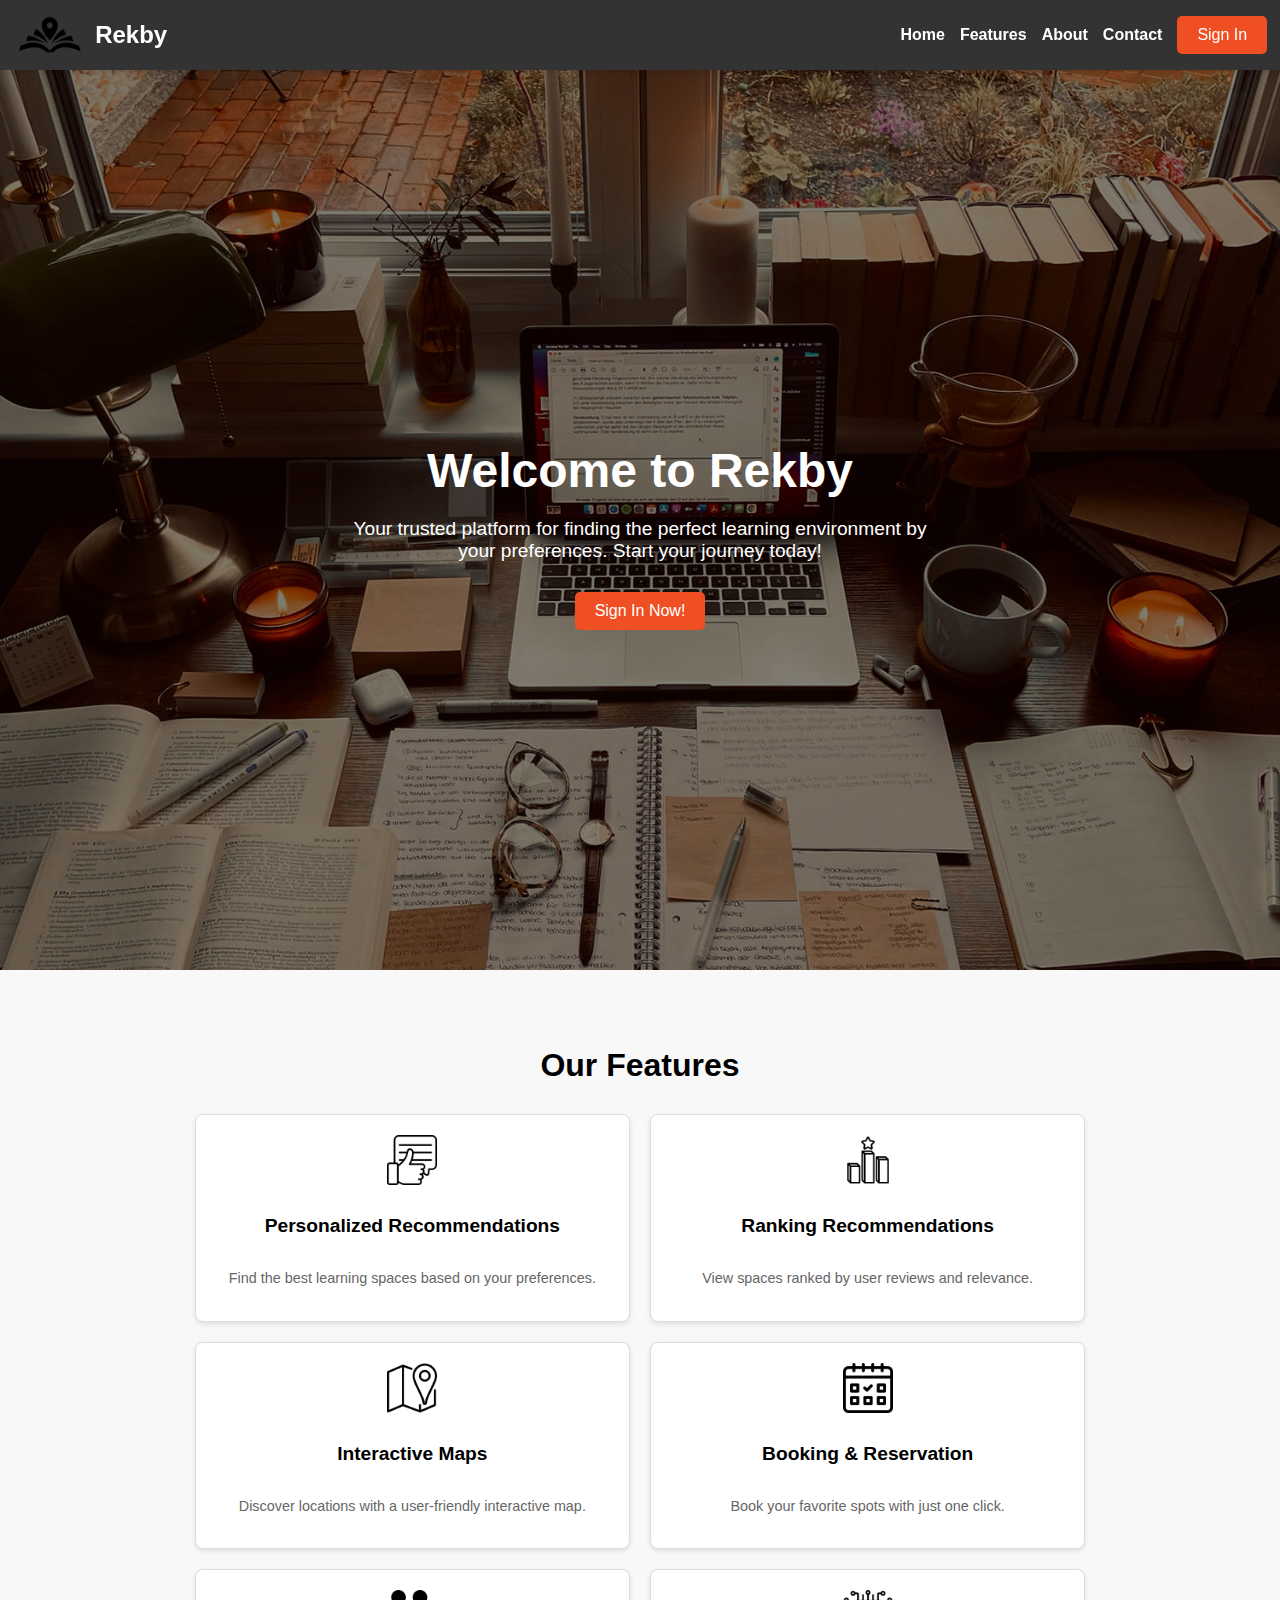
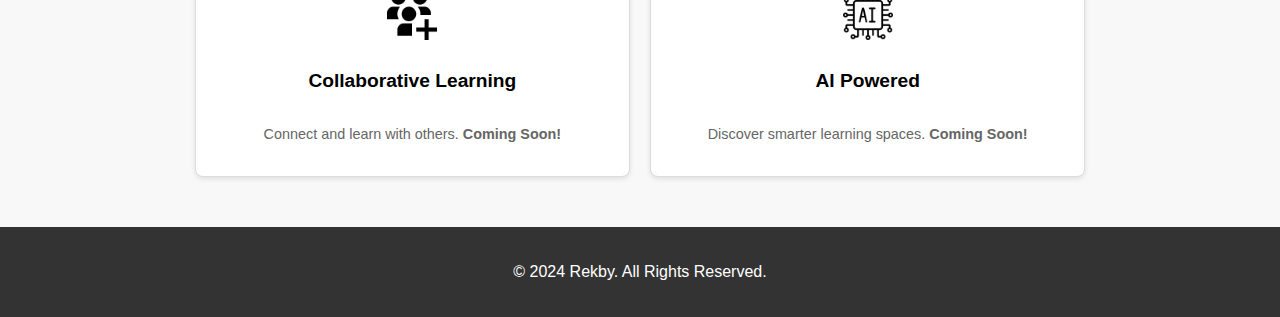
==== index.html @ acd07bd0 "tes" ====
<!DOCTYPE html>
<html lang="en">
<head>
    <meta charset="UTF-8">
    <meta name="viewport" content="width=device-width, initial-scale=1.0">
    <title>Rekby</title>
    <link rel="stylesheet" href="Frontend/homepage.css">
</head>
<body>
    <!-- Navbar -->
    <nav class="navbar">
        <div class="container navbar-container">
            <div class="logo">
                <img src="Image/logo.png" alt="Logo" class="logo-img">
                <span>Rekby</span>
            </div>
            <ul class="nav-links">
                <li><a href="#home">Home</a></li>
                <li><a href="#features">Features</a></li>
                <li><a href="#about">About</a></li>
                <li><a href="#contact">Contact</a></li>
                <li><button id="sign-in" onclick="window.location.href='Frontend/profil/profil.html'">Sign In</button></li>
            </ul>
        </div>
    </nav>

    <!-- Hero Section -->
    <header id="home" class="hero">
        <div class="overlay"></div>
        <div class="container hero-content">
            <h1>Welcome to Rekby</h1>
            <p>Your trusted platform for finding the perfect learning environment by your preferences. Start your journey today!</p>
            <div class="hero-buttons">
                <button id="sign-in" onclick="window.location.href='Frontend/profil/profil.html'">Sign In Now!</button>
            </div>
        </div>
    </header>

    <!-- Features Section -->
    <section id="features" class="features">
        <h2>Our Features</h2>
        <div class="feature-list">
            <a href="#personalized" class="feature-item">
                <img src="Image/recc.png" alt="Personalized Icon" class="feature-icon">
                <h3>Personalized Recommendations</h3>
                <p>Find the best learning spaces based on your preferences.</p>
            </a>
            <a href="#ranking" class="feature-item">
                <img src="Image/ranking.png" alt="Ranking Icon" class="feature-icon">
                <h3>Ranking Recommendations</h3>
                <p>View spaces ranked by user reviews and relevance.</p>
            </a>
            <a href="#maps" class="feature-item">
                <img src="Image/map.png" alt="Map Icon" class="feature-icon">
                <h3>Interactive Maps</h3>
                <p>Discover locations with a user-friendly interactive map.</p>
            </a>
            <a href="#booking" class="feature-item">
                <img src="Image/booking.png" alt="Booking Icon" class="feature-icon">
                <h3>Booking & Reservation</h3>
                <p>Book your favorite spots with just one click.</p>
            </a>
            <a href="#collaboration" class="feature-item">
                <img src="Image/collab.png" alt="Filter Icon" class="feature-icon">
                <h3>Collaborative Learning</h3>
                <p>Connect and learn with others. <strong>Coming Soon!</strong></p>
            </a>
            <a href="#ai-powered" class="feature-item">
                <img src="Image/AI.png" alt="Profile Icon" class="feature-icon">
                <h3>AI Powered</h3>
                <p>Discover smarter learning spaces. <strong>Coming Soon!</strong></p>
            </a>
        </div>
    </section>

    <!-- Footer -->
    <footer class="footer">
        <p>© 2024 Rekby. All Rights Reserved.</p>
    </footer>

    <script src="Frontend/homepage.js"></script>
</body>
</html>
---- Frontend/homepage.css ----
/* General Styles */
body {
    font-family: Arial, sans-serif;
    margin: 0;
    padding: 0;
    box-sizing: border-box;
}

.container {
    width: 90%;
    max-width: 1200px;
    margin: 0 auto;
}

/* Default Navbar */
.navbar {
    position: sticky;
    top: 0;
    z-index: 1000;
    background-color: rgba(51, 51, 51, 1); /* Solid background by default */
    color: white;
    display: flex;
    align-items: center;
    box-shadow: 0 2px 5px rgba(0, 0, 0, 0.1);
    transition: background-color 0.3s ease; /* Smooth transition for background */
    padding: 0; /* Hapus padding agar kontainer mengisi penuh */
}


/* Transparent Navbar */
.navbar.scrolled {
    background-color: rgba(51, 51, 51, 0.8); /* Add transparency */
    box-shadow: 0 4px 8px rgba(0, 0, 0, 0.2); /* Optional: Enhance shadow for effect */
}

.navbar-container { 
    width: 100%;
    max-width: none;
    display: flex;
    justify-content: space-between;
    align-items: center;
    margin: 0; /* Hapus margin */
    padding: 0; /* Hapus padding */
    box-sizing: border-box; /* Memastikan padding tidak memengaruhi lebar */

}

.logo {
    display: flex;
    align-items: center;
    gap: 10px;
    margin-left: 1vw;

}

.logo-img {
    height: 40px;
}

.logo span {
    font-size: 1.5em;
    font-weight: bold;
}

.nav-links {
    list-style: none;
    display: flex;
    gap: 15px;
    margin-right: 1vw;
}

.nav-links li {
    display: inline;
}

.nav-links a {
    color: white;
    text-decoration: none;
    font-weight: bold;
}

/* Hero Section */
.hero {
    position: relative;
    height: 100vh;
    background: url('../Image/study.jpeg') no-repeat center center/cover;
    display: flex;
    align-items: center;
    justify-content: center;
    color: white;
    text-align: center;
}

.hero .overlay {
    position: absolute;
    top: 0;
    left: 0;
    width: 100%;
    height: 100%;
    background: rgba(0, 0, 0, 0.5);
    z-index: 1;
}

.hero-content {
    position: relative;
    z-index: 2;
    max-width: 600px;
    padding: 20px;
}

.hero h1 {
    font-size: 3em;
    margin-bottom: 20px;
}

.hero p {
    font-size: 1.2em;
    margin-bottom: 30px;
}

.hero-buttons button {
    margin: 0 10px;
    padding: 10px 20px;
    border: none;
    border-radius: 5px;
    cursor: pointer;
    font-size: 1em;
}

#sign-in {
    background-color: #f04e23; /* Warna tombol */
    color: white; /* Warna teks */
    border: none; /* Hapus border */
    padding: 10px 20px; /* Perbesar tombol dengan padding */
    border-radius: 5px; /* Berikan sudut melengkung */
    cursor: pointer; /* Tambahkan efek pointer */
    font-size: 1em; /* Perbesar teks */
    text-align: center; /* Pusatkan teks */
    display: inline-block; /* Pastikan tombol mengikuti ukuran teks */
}

.nav-links {
    display: flex;
    align-items: center; /* Pastikan tombol sejajar secara vertikal */
    gap: 15px; /* Jarak antar elemen */
}

#sign-in:hover {
    background-color: #d43d20; /* Warna tombol saat hover */
}

/* General Features Section */
.features {
    padding: 50px 20px;
    text-align: center;
    background-color: #f8f8f8;
}

.features h2 {
    margin-bottom: 30px;
    font-size: 2em;
}

.feature-list {
    display: flex;
    flex-wrap: wrap;
    gap: 20px;
    justify-content: center;
}

.feature-item {
    display: flex;
    flex-direction: column;
    align-items: center;
    justify-content: center;
    background: white;
    text-align: center;
    padding: 20px;
    border: 1.5px solid #ddd;
    border-radius: 8px;
    box-shadow: 0 2px 5px rgba(0, 0, 0, 0.1);
    text-decoration: none; /* Hapus underline pada link */
    color: inherit; /* Ikuti warna teks */
    transition: transform 0.3s ease, box-shadow 0.3s ease; /* Tambahkan transisi */
    width: calc(33.333% - 20px); /* Ukuran responsif */
}

.feature-item:hover {
    transform: scale(1.03);
    border-color: #f04e23; /* Ubah warna border saat hover */
}

.feature-item h3 {
    margin-top: 15px;
    font-size: 1.2em;
}

.feature-item p {
    font-size: 0.9em;
    color: #666;
}

.feature-icon {
    width: 50px;
    height: 50px;
    margin-bottom: 15px;
}

/* Responsiveness for Small Screens */
@media (max-width: 768px) {
    .feature-item {
        width: calc(50% - 20px); /* Dua kolom di layar kecil */
    }
}

@media (max-width: 480px) {
    .feature-item {
        width: 100%; /* Satu kolom di layar sangat kecil */
    }
}



/* Footer */
.footer {
    text-align: center;
    background: #333;
    color: white;
    padding: 20px 0;
}

/* Responsiveness */
@media (max-width: 768px) {
    .hero h1 {
        font-size: 2em;
    }

    .hero p {
        font-size: 1em;
    }

    .feature-item {
        width: calc(50% - 20px);
    }
}

@media (max-width: 480px) {
    .hero h1 {
        font-size: 1.5em;
    }

    .hero p {
        font-size: 0.9em;
    }

    .feature-item {
        width: 100%;
    }
}
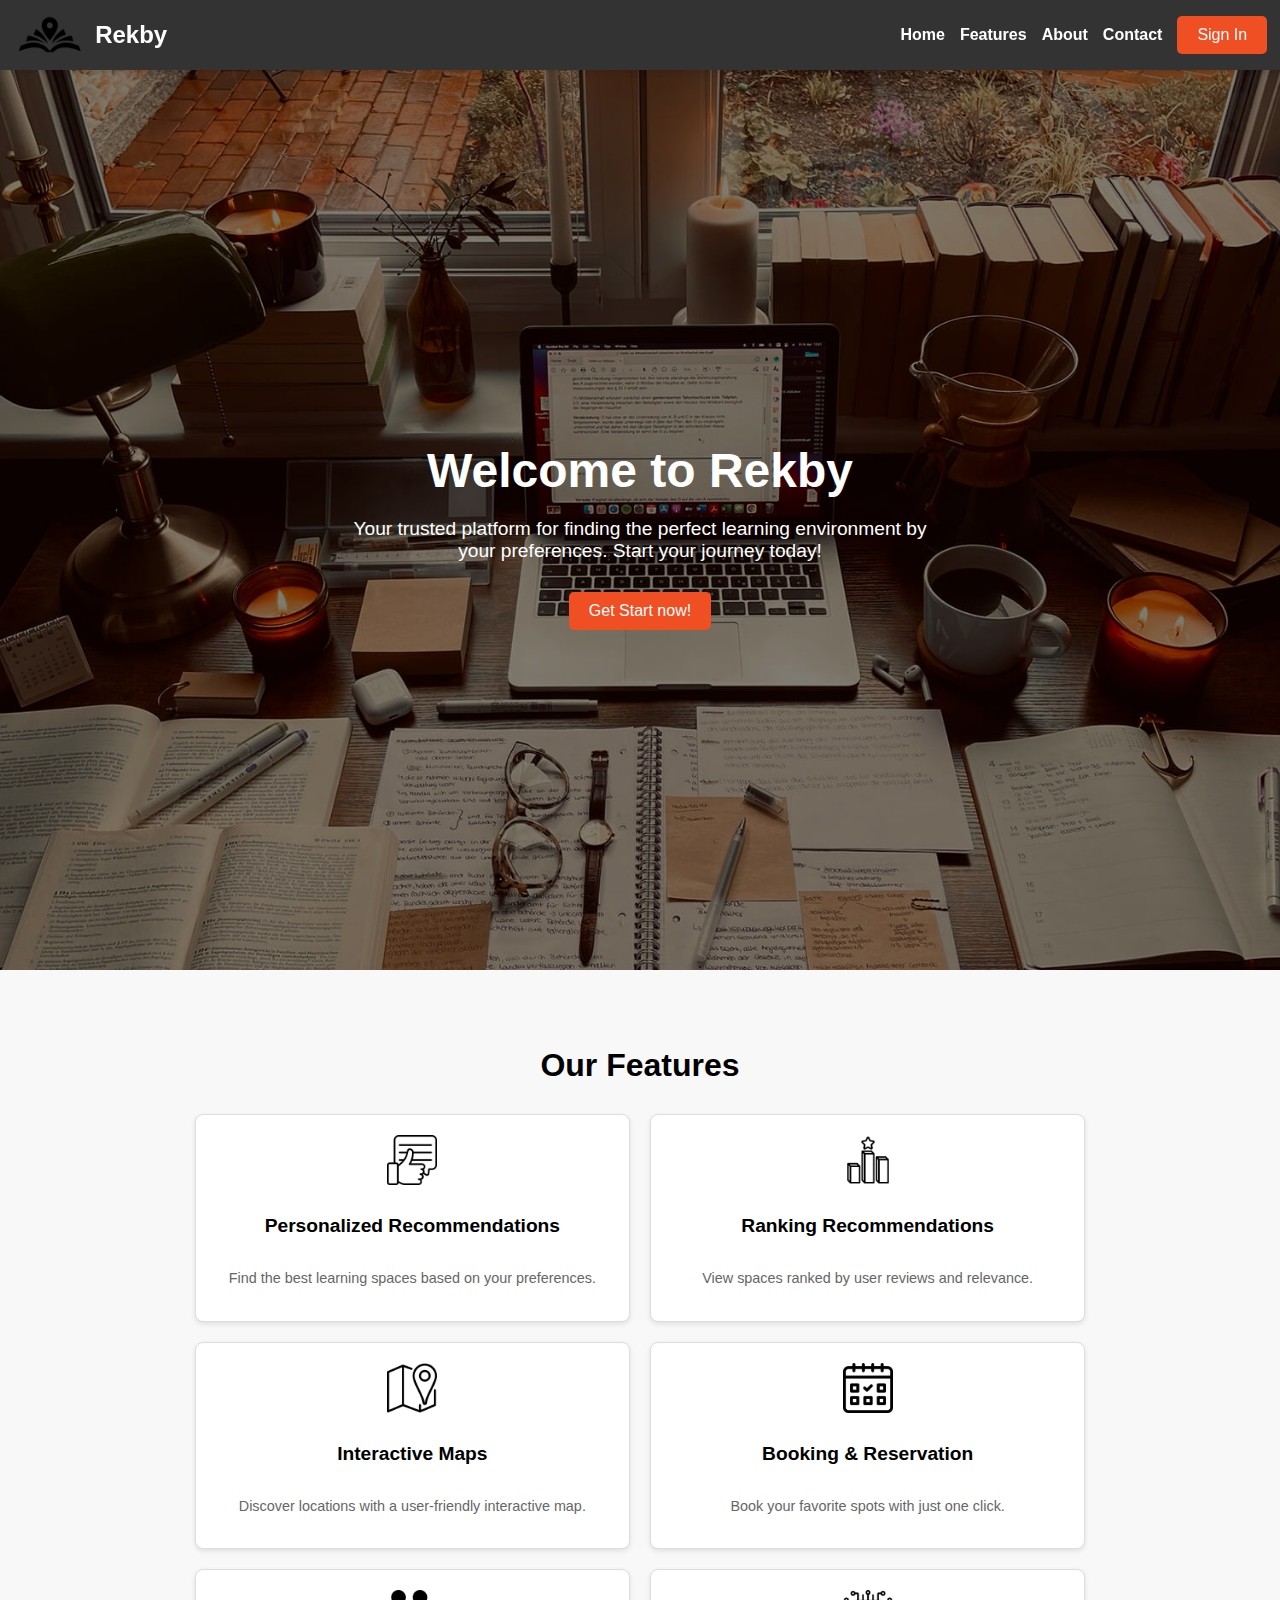
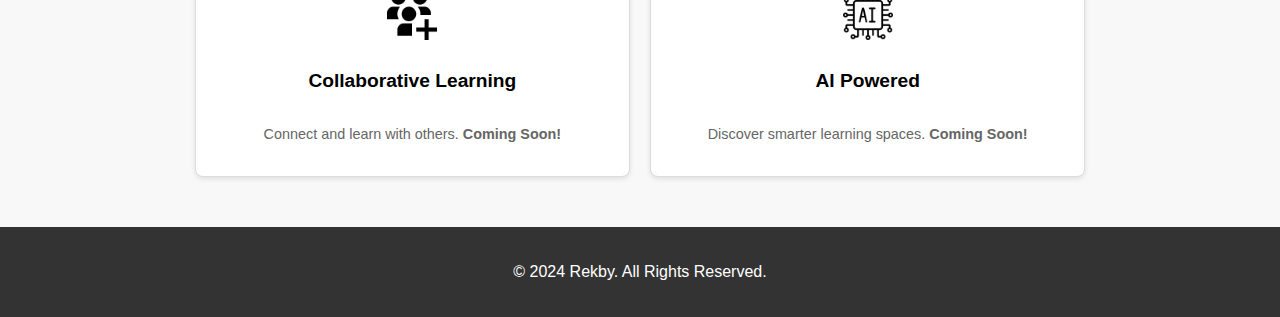
==== commit 9f2ae051: "update auth" ====
--- a/index.html
+++ b/index.html
@@ -8,7 +8,7 @@
 </head>
 <body>
     <!-- Navbar -->
-    <nav class="navbar">
+    <nav class="navbar" id="navbarlogout">
         <div class="container navbar-container">
             <div class="logo">
                 <img src="Image/logo.png" alt="Logo" class="logo-img">
@@ -19,7 +19,24 @@
                 <li><a href="#features">Features</a></li>
                 <li><a href="#about">About</a></li>
                 <li><a href="#contact">Contact</a></li>
-                <li><button id="sign-in" onclick="window.location.href='Frontend/profil/profil.html'">Sign In</button></li>
+                <li><button id="sign-in" onclick="window.location.href='Frontend/login/login.html'">Sign In</button></li>
+            </ul>
+        </div>
+    </nav>
+
+        <!-- Navbar hidden -->
+    <nav class="navbar hidden" id="navbarlogin">
+        <div class="container navbar-container">
+            <div class="logo">
+                <img src="Image/logo.png" alt="Logo" class="logo-img">
+                <span>Rekby</span>
+            </div>
+            <ul class="nav-links">
+                <li><a href="#home">Home</a></li>
+                <li><a href="#features">Features</a></li>
+                <li><a href="#about">About</a></li>
+                <li><a href="#contact">Contact</a></li>
+                <li><button id="sign-in" onclick="window.location.href='Frontend/profil/profil.html'">Profile</button></li>
             </ul>
         </div>
     </nav>
@@ -31,7 +48,7 @@
             <h1>Welcome to Rekby</h1>
             <p>Your trusted platform for finding the perfect learning environment by your preferences. Start your journey today!</p>
             <div class="hero-buttons">
-                <button id="sign-in" onclick="window.location.href='Frontend/profil/profil.html'">Sign In Now!</button>
+                <button id="sign-in" onclick="window.location.href='#features'" >Get Start now!</button>
             </div>
         </div>
     </header>
@@ -40,7 +57,7 @@
     <section id="features" class="features">
         <h2>Our Features</h2>
         <div class="feature-list">
-            <a href="#personalized" class="feature-item">
+            <a href="Frontend/Recc/Recc.html" class="feature-item">
                 <img src="Image/recc.png" alt="Personalized Icon" class="feature-icon">
                 <h3>Personalized Recommendations</h3>
                 <p>Find the best learning spaces based on your preferences.</p>
@@ -79,5 +96,6 @@
     </footer>
 
     <script src="Frontend/homepage.js"></script>
+    
 </body>
 </html>
--- a/Frontend/homepage.css
+++ b/Frontend/homepage.css
@@ -257,3 +257,7 @@
         width: 100%;
     }
 }
+
+.hidden{
+    display: none;
+  }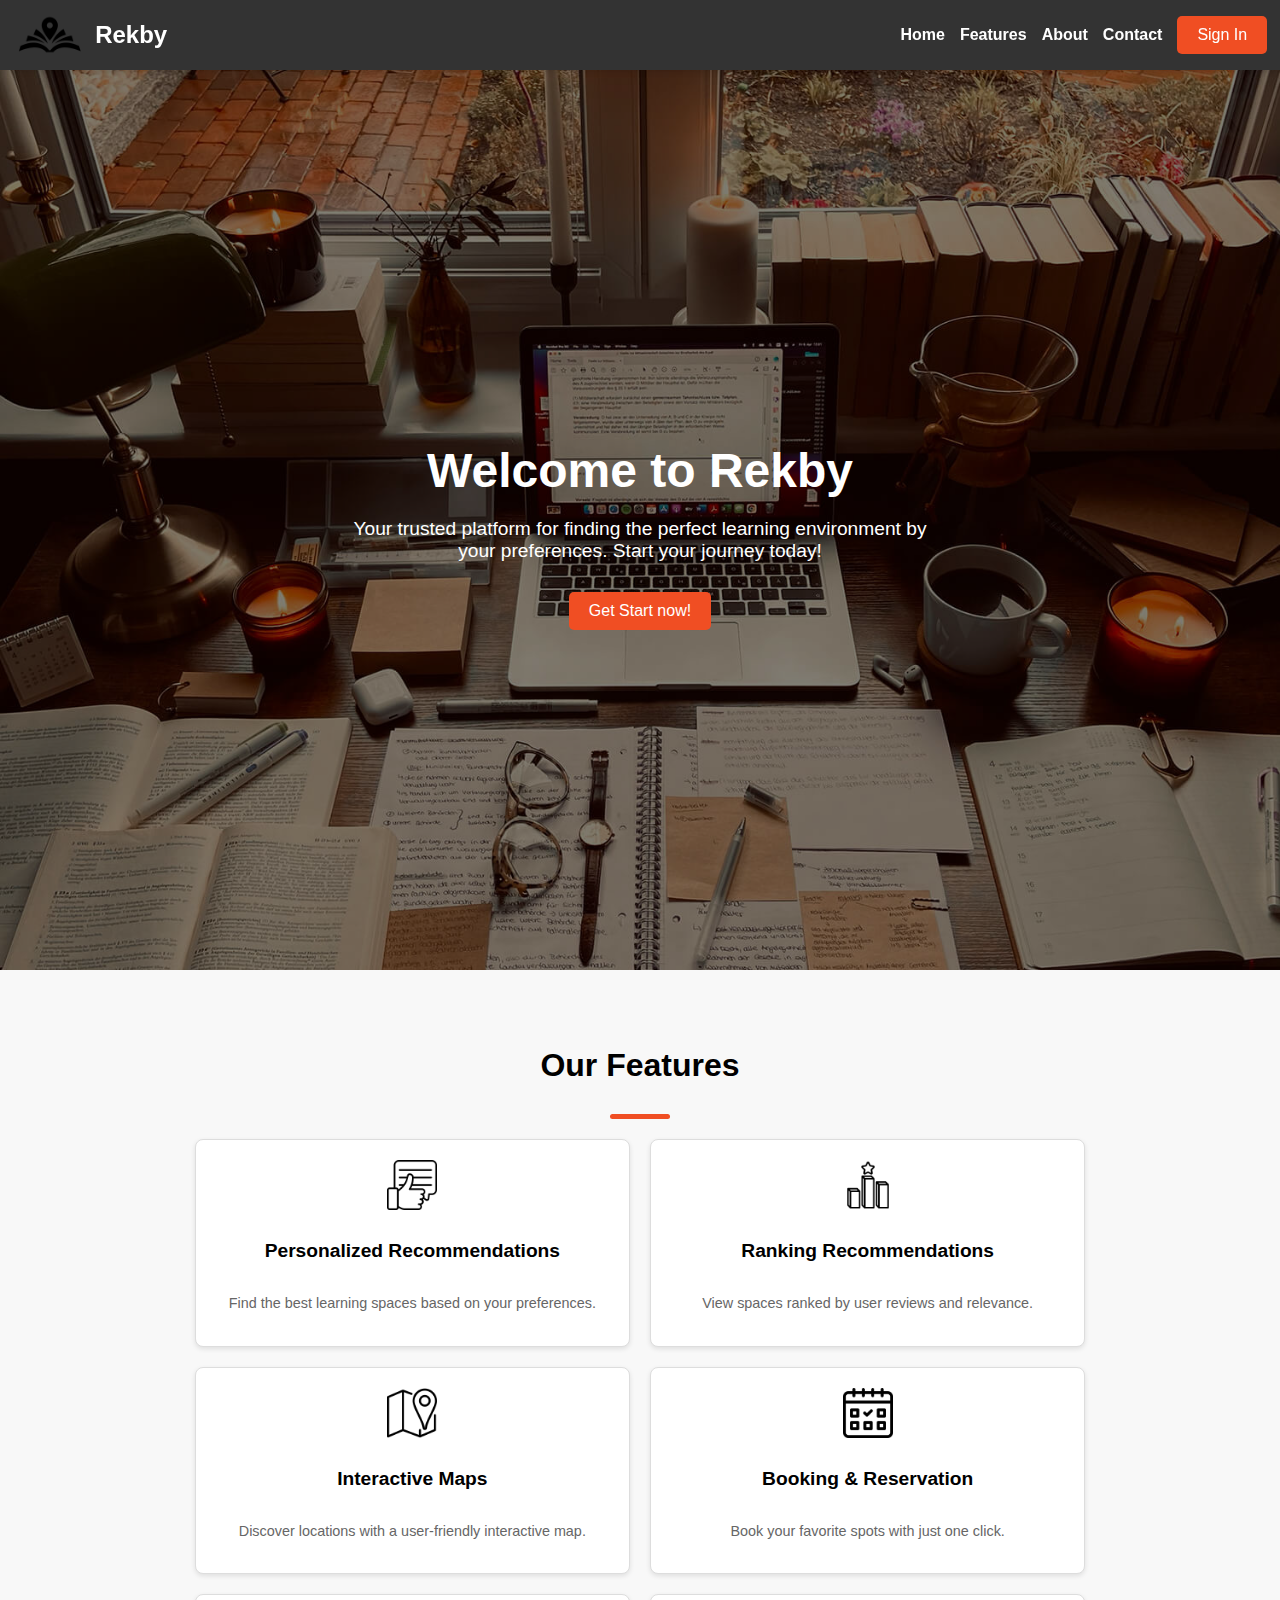
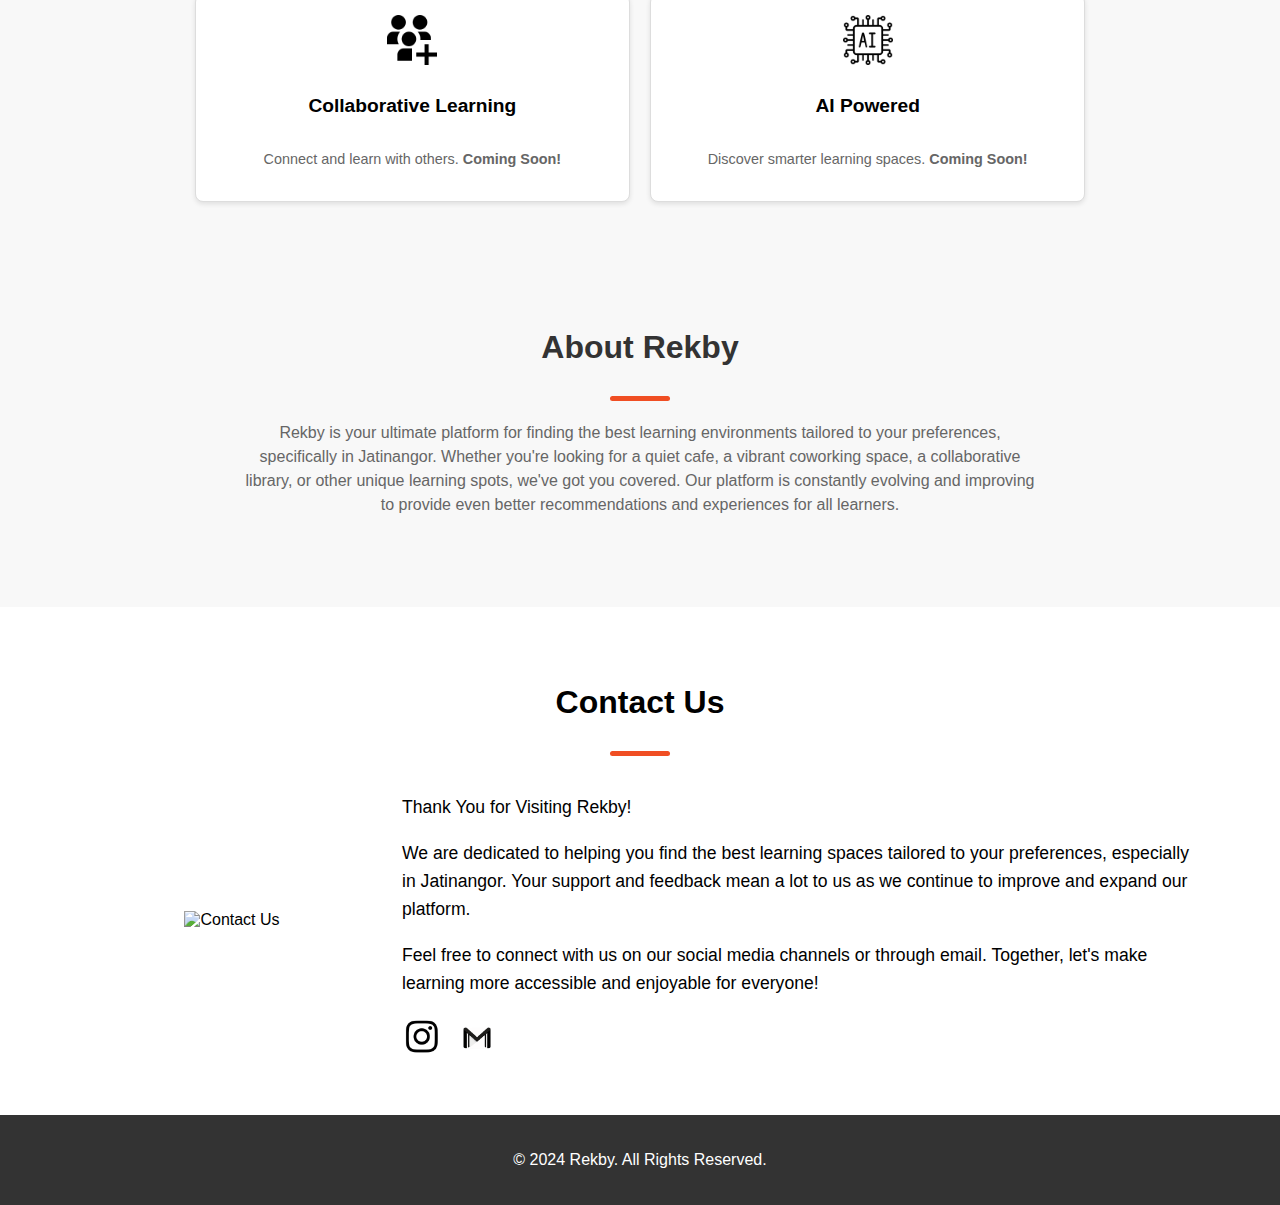
==== commit 7cd7cf73: "update recc" ====
--- a/index.html
+++ b/index.html
@@ -56,6 +56,7 @@
     <!-- Features Section -->
     <section id="features" class="features">
         <h2>Our Features</h2>
+        <div class="line"></div>
         <div class="feature-list">
             <a href="Frontend/Recc/Recc.html" class="feature-item">
                 <img src="Image/recc.png" alt="Personalized Icon" class="feature-icon">
@@ -90,6 +91,53 @@
         </div>
     </section>
 
+    <!-- About Section -->
+    <section id="about" class="about">
+        <div class="container">
+            <h2>About Rekby</h2>
+            <div class="line"></div>
+            <p>
+                Rekby is your ultimate platform for finding the best learning environments tailored to your preferences, 
+                specifically in Jatinangor. Whether you're looking for a quiet cafe, a vibrant coworking space, 
+                a collaborative library, or other unique learning spots, we've got you covered. Our platform is constantly evolving and improving 
+                to provide even better recommendations and experiences for all learners.
+            </p>
+            
+        </div>
+    </section>
+
+    <section id="contact" class="contact">
+        <div class="container">
+            <h2>Contact Us</h2>
+            <div class="line"></div>
+            <div class="contact-content">
+                <div class="contact-image">
+                    <img src="Image/me.png" alt="Contact Us">
+                </div>
+                <div class="contact-text">
+                    <p>
+                        Thank You for Visiting Rekby!
+                    </p>
+                    <p>
+                        We are dedicated to helping you find the best learning spaces tailored to your preferences, especially in Jatinangor. Your support and feedback mean a lot to us as we continue to improve and expand our platform.
+                    </p>
+                    <p>
+                        Feel free to connect with us on our social media channels or through email. Together, let's make learning more accessible and enjoyable for everyone!
+                    </p>
+                    <div class="social-icons">
+                        <a href="https://www.instagram.com/faishaltr_/?hl=en">
+                            <img src="Image/ig.png" alt="Instagram">
+                        </a>
+                        <a href="mailto:emfaishalpe@gmail.com" >
+                            <img src="Image/gmail.png" alt="Email">
+                        </a>
+                    </div>
+                </div>
+            </div>
+        </div>
+    </section>
+    
+
     <!-- Footer -->
     <footer class="footer">
         <p>© 2024 Rekby. All Rights Reserved.</p>
--- a/Frontend/homepage.css
+++ b/Frontend/homepage.css
@@ -219,14 +219,20 @@
     }
 }
 
-
-
 /* Footer */
 .footer {
     text-align: center;
     background: #333;
     color: white;
     padding: 20px 0;
+}
+
+.line {
+    width: 60px;
+    height: 5px;
+    background-color: #f04e23; /* Warna oranye */
+    margin: 0 auto 20px; /* Margin untuk posisi tengah */
+    border-radius: 10px;
 }
 
 /* Responsiveness */
@@ -258,6 +264,86 @@
     }
 }
 
+/* About Section */
+.about {
+    padding: 50px 20px;
+    background-color: #f8f8f8;
+    text-align: center;
+}
+
+.about h2 {
+    margin-bottom: 30px;
+    font-size: 2em;
+    color: #333;
+}
+
+.about p {
+    margin-bottom: 40px;
+    font-size: 1em;
+    color: #666;
+    max-width: 800px;
+    margin-left: auto;
+    margin-right: auto;
+    line-height: 1.5;
+}
+
+
+.contact {
+    padding: 50px 20px;
+    text-align: center;
+}
+
+.contact h2 {
+    margin-bottom: 30px;
+    font-size: 2em;
+}
+
+.contact-content {
+    display: flex;
+    flex-wrap: wrap;
+    gap: 20px;
+    justify-content: center;
+    align-items: center;
+}
+
+.contact-image {
+    flex: 1;
+    max-width: 300px;
+    overflow: hidden;
+}
+
+.contact-image img {
+    width: 100%;
+    height: auto;
+    object-fit: cover;
+}
+
+.contact-text {
+    flex: 2;
+    text-align: left;
+    font-size: 1.1em;
+    line-height: 1.6;
+}
+
+.social-icons {
+    margin-top: 20px;
+}
+
+.social-icons a {
+    display: inline-block;
+    margin-right: 10px;
+    width: 40px;
+    height: 40px;
+}
+
+.social-icons img {
+    width: 100%;
+    height: 100%;
+    object-fit: contain;
+    transition: transform 0.3s ease;
+}
+
+
 .hidden{
     display: none;
   }